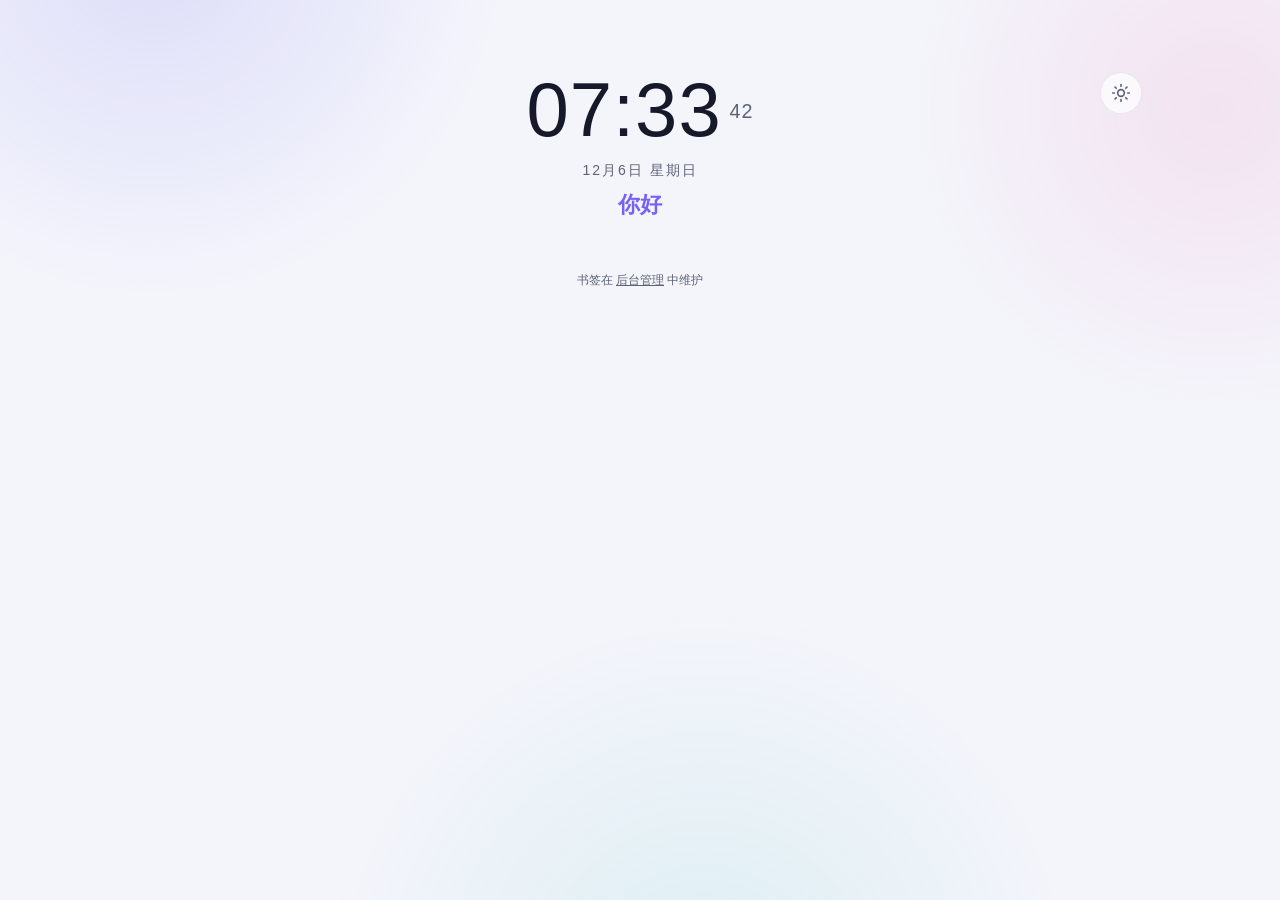
==== index.html @ 9324e6ea "初始提交：带登录后台的个人导航页 - server.py：Python 标准库单文件后端（静态托管 + 书签 API + 登录会话） - 前台 index/app.js：时钟问候 + 卡片式书签，明暗" ====
<!DOCTYPE html>
<html lang="zh-CN">
<head>
  <meta charset="UTF-8" />
  <meta name="viewport" content="width=device-width, initial-scale=1.0" />
  <meta name="theme-color" media="(prefers-color-scheme: light)" content="#f4f5fb" />
  <meta name="theme-color" media="(prefers-color-scheme: dark)"  content="#0d0f17" />
  <title>Nav · 我的导航</title>
  <link rel="stylesheet" href="style.css" />
</head>
<body>
  <div class="page">
    <!-- 顶部：时钟 + 问候语 + 主题切换 -->
    <header class="hero">
      <button class="theme-toggle" id="themeToggle" title="切换明暗主题" aria-label="切换明暗主题">
        <svg class="icon-sun"  viewBox="0 0 24 24" fill="none" stroke="currentColor" stroke-width="2" stroke-linecap="round"><circle cx="12" cy="12" r="4"/><path d="M12 2v2M12 20v2M4.9 4.9l1.4 1.4M17.7 17.7l1.4 1.4M2 12h2M20 12h2M4.9 19.1l1.4-1.4M17.7 6.3l1.4-1.4"/></svg>
        <svg class="icon-moon" viewBox="0 0 24 24" fill="none" stroke="currentColor" stroke-width="2" stroke-linecap="round" stroke-linejoin="round"><path d="M21 12.8A9 9 0 1 1 11.2 3 7 7 0 0 0 21 12.8z"/></svg>
      </button>

      <div class="clock-time">
        <span id="time">--:--</span><span class="clock-sec" id="sec">--</span>
      </div>
      <div class="clock-date" id="date"></div>
      <h1 class="greeting" id="greeting">你好</h1>
    </header>

    <!-- 书签分类（由 app.js 根据 config.js 渲染） -->
    <main id="categories" class="categories"></main>

    <footer class="footer">书签在 <a href="/admin">后台管理</a> 中维护</footer>
  </div>

  <script src="app.js"></script>
</body>
</html>
---- style.css ----
/* =========================================================
 *  Nav · 个人导航页 —— 样式
 *  主题色、圆角、阴影等设计变量集中在 :root 中，改一处全局生效
 * ========================================================= */

/* ---------- 设计变量 ---------- */
:root {
  color-scheme: light dark;

  --bg: #f4f5fb;
  --surface: rgba(255, 255, 255, 0.72);
  --surface-strong: rgba(255, 255, 255, 0.95);
  --border: rgba(23, 26, 40, 0.08);
  --text: #16192a;
  --text-2: #5d6376;

  --accent: #6366f1;          /* 靛蓝 */
  --accent-2: #8b5cf6;        /* 紫 */
  --accent-ring: rgba(99, 102, 241, 0.18);

  --shadow: 0 1px 2px rgba(20, 24, 40, 0.04), 0 6px 20px rgba(20, 24, 40, 0.06);
  --shadow-lg: 0 6px 16px rgba(20, 24, 40, 0.08), 0 18px 40px rgba(20, 24, 40, 0.13);
  --radius: 18px;
  --tile-tint: rgba(99, 102, 241, 0.09);
}

[data-theme="dark"] {
  --bg: #0d0f17;
  --surface: rgba(255, 255, 255, 0.055);
  --surface-strong: rgba(255, 255, 255, 0.1);
  --border: rgba(255, 255, 255, 0.09);
  --text: #e8eaf2;
  --text-2: #949aad;
  --tile-tint: rgba(255, 255, 255, 0.07);
  --shadow: 0 1px 2px rgba(0, 0, 0, 0.3), 0 6px 20px rgba(0, 0, 0, 0.25);
  --shadow-lg: 0 6px 16px rgba(0, 0, 0, 0.35), 0 18px 44px rgba(0, 0, 0, 0.45);
}

/* ---------- 基础 ---------- */
* { box-sizing: border-box; }

body {
  margin: 0;
  font-family: -apple-system, BlinkMacSystemFont, "Segoe UI", "PingFang SC",
    "Hiragino Sans GB", "Microsoft YaHei", sans-serif;
  color: var(--text);
  background: var(--bg);
  min-height: 100vh;
  -webkit-font-smoothing: antialiased;
}

/* 柔和的渐变光斑背景（纯 CSS，无图片） */
body::before {
  content: "";
  position: fixed;
  inset: 0;
  z-index: -1;
  background:
    radial-gradient(42vw 42vw at 12% -6%, rgba(99, 102, 241, 0.16), transparent 65%),
    radial-gradient(38vw 38vw at 95% 12%, rgba(236, 72, 153, 0.10), transparent 65%),
    radial-gradient(46vw 46vw at 55% 110%, rgba(20, 184, 166, 0.10), transparent 65%);
}

[data-theme="dark"] body::before { opacity: 0.55; }

.page {
  max-width: 1060px;
  margin: 0 auto;
  padding: clamp(36px, 8vh, 88px) 28px 40px;
}

::selection { background: rgba(99, 102, 241, 0.25); }

:focus-visible { outline: 2px solid var(--accent); outline-offset: 2px; border-radius: 6px; }

/* ---------- 顶部：时钟与问候 ---------- */
.hero { position: relative; text-align: center; animation: rise 0.6s ease both; }

.clock-time {
  font-size: clamp(52px, 8vw, 76px);
  font-weight: 200;
  line-height: 1;
  letter-spacing: 1px;
  font-variant-numeric: tabular-nums;
}

.clock-sec {
  font-size: 0.26em;
  font-weight: 400;
  color: var(--text-2);
  margin-left: 0.4em;
  vertical-align: 0.9em;
}

.clock-date { margin-top: 14px; font-size: 14px; color: var(--text-2); letter-spacing: 2px; }

.greeting {
  margin: 10px 0 0;
  font-size: 22px;
  font-weight: 600;
  letter-spacing: 0.5px;
  background: linear-gradient(92deg, var(--accent), var(--accent-2));
  -webkit-background-clip: text;
  background-clip: text;
  color: transparent;
}

/* 主题切换按钮（右上角） */
.theme-toggle {
  position: absolute;
  top: 0;
  right: 0;
  width: 42px;
  height: 42px;
  display: grid;
  place-items: center;
  font: inherit;
  color: var(--text-2);
  background: var(--surface);
  border: 1px solid var(--border);
  border-radius: 50%;
  cursor: pointer;
  backdrop-filter: blur(12px);
  -webkit-backdrop-filter: blur(12px);
  transition: transform 0.2s, color 0.2s, box-shadow 0.2s;
}
.theme-toggle:hover { color: var(--text); transform: rotate(15deg); box-shadow: var(--shadow); }
.theme-toggle svg { width: 20px; height: 20px; }
.icon-moon { display: none; }
[data-theme="dark"] .icon-sun { display: none; }
[data-theme="dark"] .icon-moon { display: block; }

/* ---------- 书签分类 ---------- */
.categories { margin-top: 26px; }

.category { animation: rise 0.6s ease both; }

.cat-head { display: flex; align-items: center; gap: 10px; margin: 34px 0 16px; }
.cat-icon { font-size: 17px; line-height: 1; }
.cat-head h2 { margin: 0; font-size: 15px; font-weight: 700; letter-spacing: 0.5px; }
.cat-count {
  font-size: 11px;
  color: var(--text-2);
  background: var(--tile-tint);
  border-radius: 999px;
  padding: 1px 8px;
}
.rule { flex: 1; height: 1px; background: var(--border); }

/* 卡片网格 */
.links {
  display: grid;
  grid-template-columns: repeat(auto-fill, minmax(102px, 1fr));
  gap: 14px;
}

.card {
  display: flex;
  flex-direction: column;
  align-items: center;
  padding: 18px 10px 14px;
  text-decoration: none;
  color: var(--text);
  background: var(--surface);
  border: 1px solid var(--border);
  border-radius: var(--radius);
  box-shadow: var(--shadow);
  backdrop-filter: blur(12px);
  -webkit-backdrop-filter: blur(12px);
  transition: transform 0.22s ease, box-shadow 0.22s ease, border-color 0.22s ease;
  animation: rise 0.5s ease both;
}
.card:hover {
  transform: translateY(-4px);
  box-shadow: var(--shadow-lg);
  border-color: rgba(99, 102, 241, 0.4);
}

/* 图标位：48px 方块，放 emoji / 网站图标 / 首字母 */
.icon-tile {
  display: grid;
  place-items: center;
  width: 48px;
  height: 48px;
  border-radius: 14px;
  background: var(--tile-tint);
  transition: transform 0.22s ease;
  overflow: hidden;
}
.card:hover .icon-tile { transform: scale(1.08); }
.icon-tile .emoji { font-size: 26px; line-height: 1; }
.icon-tile .favicon { width: 28px; height: 28px; }
.icon-tile .letter {
  width: 100%;
  height: 100%;
  display: grid;
  place-items: center;
  font-size: 19px;
  font-weight: 600;
  color: #fff;
}

.card-name {
  margin-top: 11px;
  font-size: 13px;
  font-weight: 600;
  max-width: 100%;
  white-space: nowrap;
  overflow: hidden;
  text-overflow: ellipsis;
}
.card-sub {
  margin-top: 3px;
  font-size: 11px;
  color: var(--text-2);
  max-width: 100%;
  white-space: nowrap;
  overflow: hidden;
  text-overflow: ellipsis;
}

/* 空状态 */
.empty {
  margin-top: 34px;
  padding: 40px 20px;
  text-align: center;
  font-size: 14px;
  color: var(--text-2);
  border: 1.5px dashed var(--border);
  border-radius: var(--radius);
}

/* ---------- 页脚 ---------- */
.footer {
  margin-top: 52px;
  text-align: center;
  font-size: 12px;
  color: var(--text-2);
}
.footer a { color: var(--text-2); }

/* ---------- 入场动画 ---------- */
@keyframes rise {
  from { opacity: 0; transform: translateY(14px); }
  to   { opacity: 1; transform: translateY(0); }
}

@media (prefers-reduced-motion: reduce) {
  *, *::before, *::after { animation: none !important; transition: none !important; }
}

/* ---------- 移动端 ---------- */
@media (max-width: 640px) {
  .page { padding: 32px 16px 32px; }
  .links { grid-template-columns: repeat(auto-fill, minmax(84px, 1fr)); gap: 10px; }
  .card { padding: 14px 6px 12px; }
  .card-sub { display: none; }
}

/* =========================================================
 *  后台管理页（/admin）
 * ========================================================= */
.admin { max-width: 880px; margin: 0 auto; padding: 44px 24px 90px; }

.admin input {
  font: inherit;
  font-size: 14px;
  color: var(--text);
  background: var(--surface-strong);
  border: 1px solid var(--border);
  border-radius: 10px;
  padding: 9px 12px;
  outline: none;
  transition: border-color 0.2s, box-shadow 0.2s;
}
.admin input:focus {
  border-color: rgba(99, 102, 241, 0.55);
  box-shadow: 0 0 0 3px var(--accent-ring);
}
.admin input::placeholder { color: var(--text-2); opacity: 0.6; }

/* 按钮 */
.btn {
  font: inherit;
  font-size: 14px;
  font-weight: 600;
  color: #fff;
  background: linear-gradient(135deg, var(--accent), var(--accent-2));
  border: none;
  border-radius: 10px;
  padding: 9px 18px;
  cursor: pointer;
  text-decoration: none;
  display: inline-block;
  transition: transform 0.15s, box-shadow 0.2s;
}
.btn:hover { transform: translateY(-1px); box-shadow: 0 4px 14px rgba(99, 102, 241, 0.4); }
.btn-ghost {
  color: var(--text);
  font-weight: 500;
  background: var(--surface-strong);
  border: 1px solid var(--border);
  box-shadow: none;
}
.btn-danger {
  font: inherit;
  font-size: 13px;
  color: #e5484d;
  background: transparent;
  border: 1px solid rgba(229, 72, 77, 0.35);
  border-radius: 8px;
  padding: 5px 10px;
  cursor: pointer;
  transition: background 0.2s;
}
.btn-danger:hover { background: rgba(229, 72, 77, 0.08); }

/* 登录卡片 */
.admin-login {
  display: flex;
  flex-direction: column;
  gap: 14px;
  width: min(360px, 100%);
  margin: 16vh auto 0;
  padding: 36px 32px;
  background: var(--surface);
  border: 1px solid var(--border);
  border-radius: var(--radius);
  box-shadow: var(--shadow);
  backdrop-filter: blur(14px);
  -webkit-backdrop-filter: blur(14px);
  animation: rise 0.5s ease both;
}
.admin-login h1 { margin: 0 0 6px; font-size: 20px; text-align: center; }
.admin-login .btn { width: 100%; }
.admin-back { text-align: center; font-size: 12px; color: var(--text-2); }

.admin-msg { font-size: 13px; color: var(--text-2); min-height: 18px; margin: 0; }
.admin-msg.err { color: #e5484d; }

/* 编辑器顶栏与全局设置 */
.admin-top {
  display: flex;
  align-items: center;
  justify-content: space-between;
  gap: 12px;
  flex-wrap: wrap;
  margin-bottom: 22px;
}
.admin-top h1 { margin: 0; font-size: 22px; }
.admin-actions { display: flex; align-items: center; gap: 10px; }

.admin-meta {
  display: flex;
  gap: 14px;
  flex-wrap: wrap;
  margin-bottom: 26px;
  padding: 16px 18px;
  background: var(--surface);
  border: 1px solid var(--border);
  border-radius: var(--radius);
  backdrop-filter: blur(12px);
  -webkit-backdrop-filter: blur(12px);
}
.admin-meta label {
  display: flex;
  align-items: center;
  gap: 10px;
  flex: 1;
  min-width: 250px;
  font-size: 13px;
  color: var(--text-2);
}
.admin-meta input { flex: 1; }

/* 分类卡片与链接行 */
.admin-cat {
  margin-bottom: 22px;
  padding: 18px;
  background: var(--surface);
  border: 1px solid var(--border);
  border-radius: var(--radius);
  backdrop-filter: blur(12px);
  -webkit-backdrop-filter: blur(12px);
}
.admin-cat-head { display: flex; gap: 10px; margin-bottom: 14px; }
.admin-cat-head .cat-icon-input { width: 64px; text-align: center; }
.admin-cat-head .cat-name-input { flex: 1; font-weight: 600; }

.admin-links { display: flex; flex-direction: column; gap: 8px; }
.admin-link {
  display: grid;
  grid-template-columns: 64px 1.1fr 2fr 1fr 42px;
  gap: 8px;
  align-items: center;
}
.admin-link .btn-danger { padding: 7px 0; }
.admin-link .cell-icon { text-align: center; }

.admin-add-link { margin-top: 12px; }
.admin-add-cat { width: 100%; padding: 14px; }

@media (max-width: 720px) {
  .admin { padding: 28px 16px 60px; }
  .admin-link { grid-template-columns: 56px 1fr 42px; }
  .admin-link .cell-url { grid-column: 1 / 3; }
  .admin-link .cell-desc { grid-column: 1 / 3; }
}
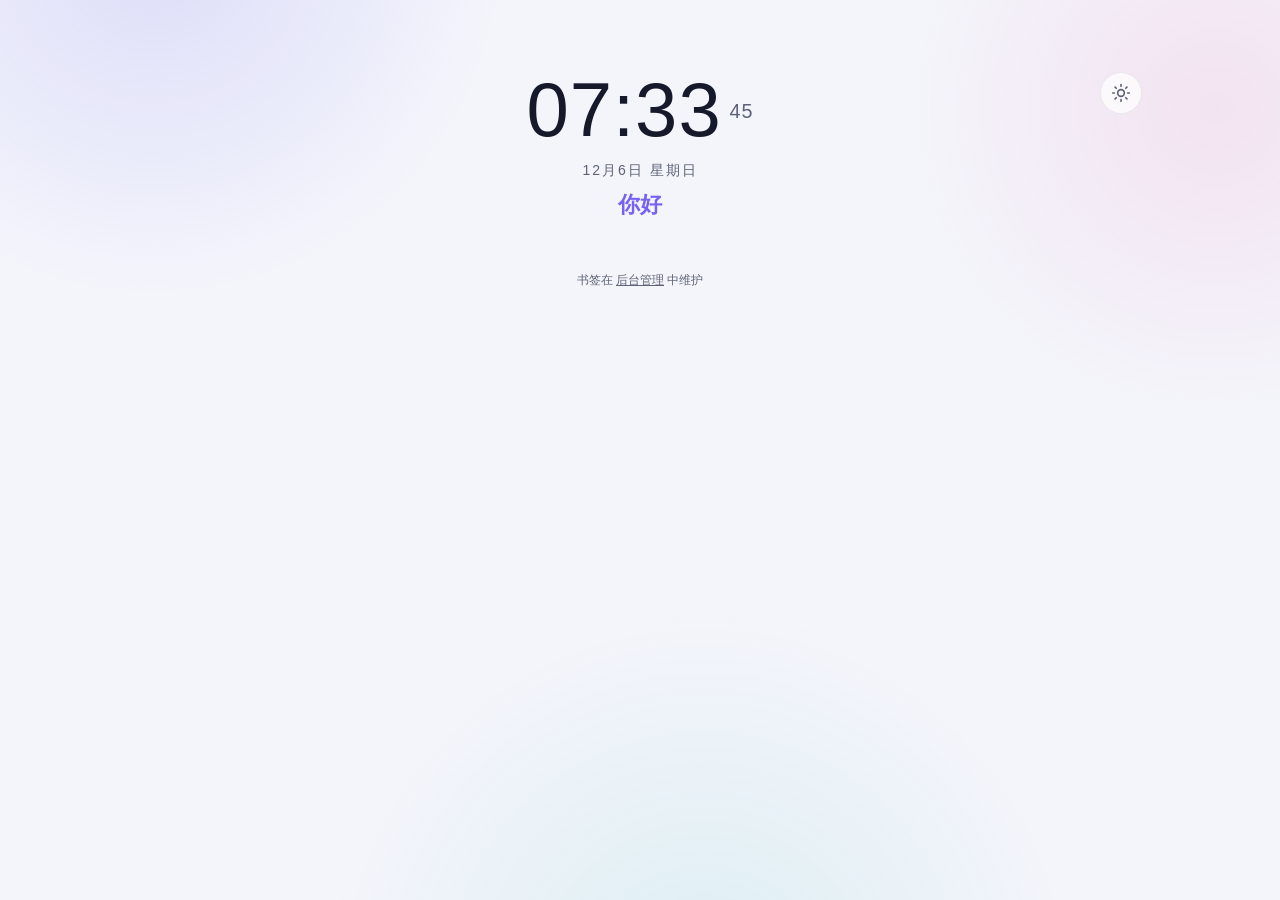
==== commit 3c3cf41e: "修复缓存与数据可靠性问题 - 所有响应加 Cache-Control: no-cache，静态资源引用加 ?v=2：   修复浏览器用旧缓存导致页面空白/数据不更新的问题 - app.js 的 boo" ====
--- a/index.html
+++ b/index.html
@@ -6,7 +6,7 @@
   <meta name="theme-color" media="(prefers-color-scheme: light)" content="#f4f5fb" />
   <meta name="theme-color" media="(prefers-color-scheme: dark)"  content="#0d0f17" />
   <title>Nav · 我的导航</title>
-  <link rel="stylesheet" href="style.css" />
+  <link rel="stylesheet" href="style.css?v=2" />
 </head>
 <body>
   <div class="page">
@@ -30,6 +30,6 @@
     <footer class="footer">书签在 <a href="/admin">后台管理</a> 中维护</footer>
   </div>
 
-  <script src="app.js"></script>
+  <script src="app.js?v=2"></script>
 </body>
 </html>
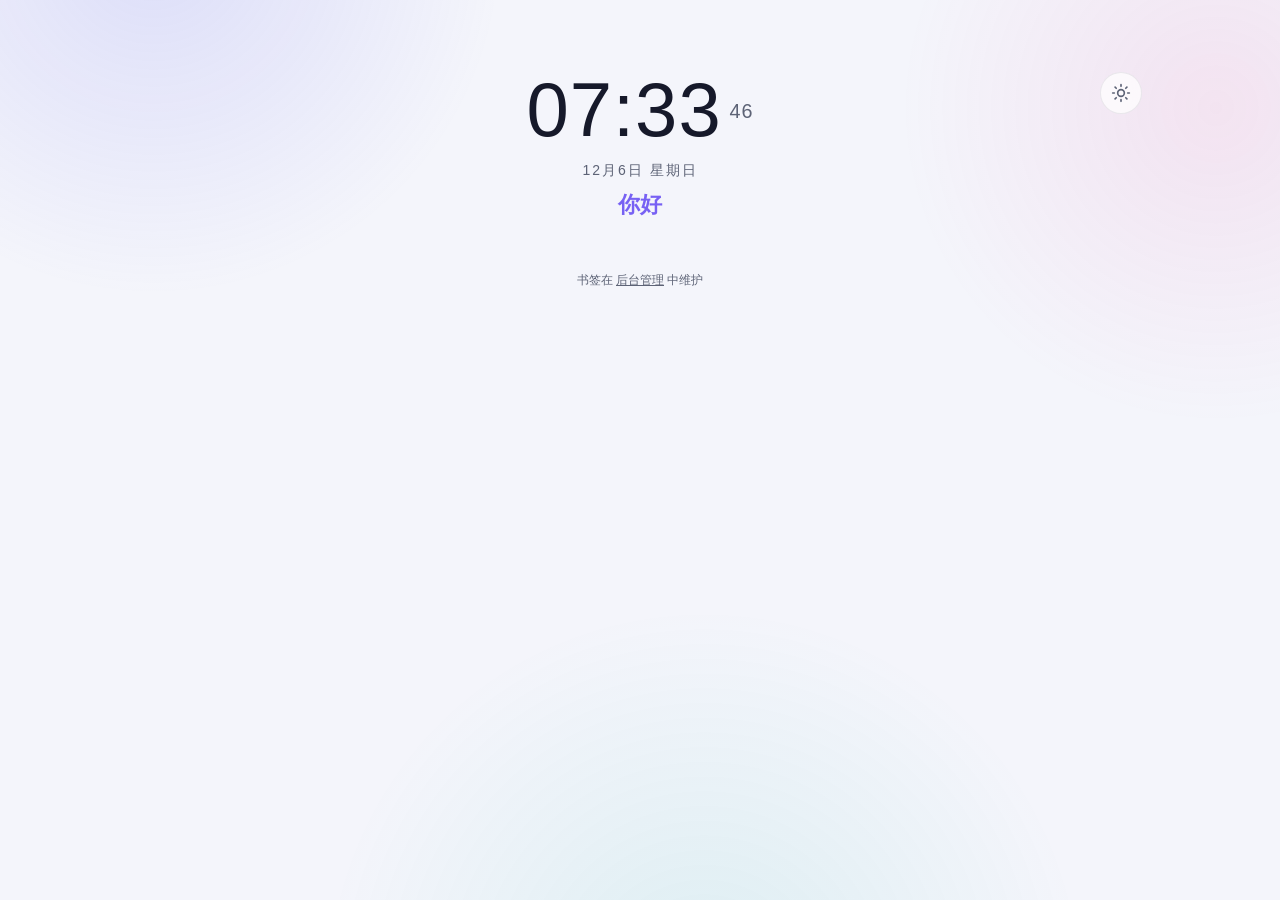
==== commit f4b9fc84: "boot 超时改为手动 AbortController（全浏览器兼容），错误提示更明确" ====
--- a/index.html
+++ b/index.html
@@ -6,7 +6,7 @@
   <meta name="theme-color" media="(prefers-color-scheme: light)" content="#f4f5fb" />
   <meta name="theme-color" media="(prefers-color-scheme: dark)"  content="#0d0f17" />
   <title>Nav · 我的导航</title>
-  <link rel="stylesheet" href="style.css?v=2" />
+  <link rel="stylesheet" href="style.css?v=3" />
 </head>
 <body>
   <div class="page">
@@ -30,6 +30,6 @@
     <footer class="footer">书签在 <a href="/admin">后台管理</a> 中维护</footer>
   </div>
 
-  <script src="app.js?v=2"></script>
+  <script src="app.js?v=3"></script>
 </body>
 </html>
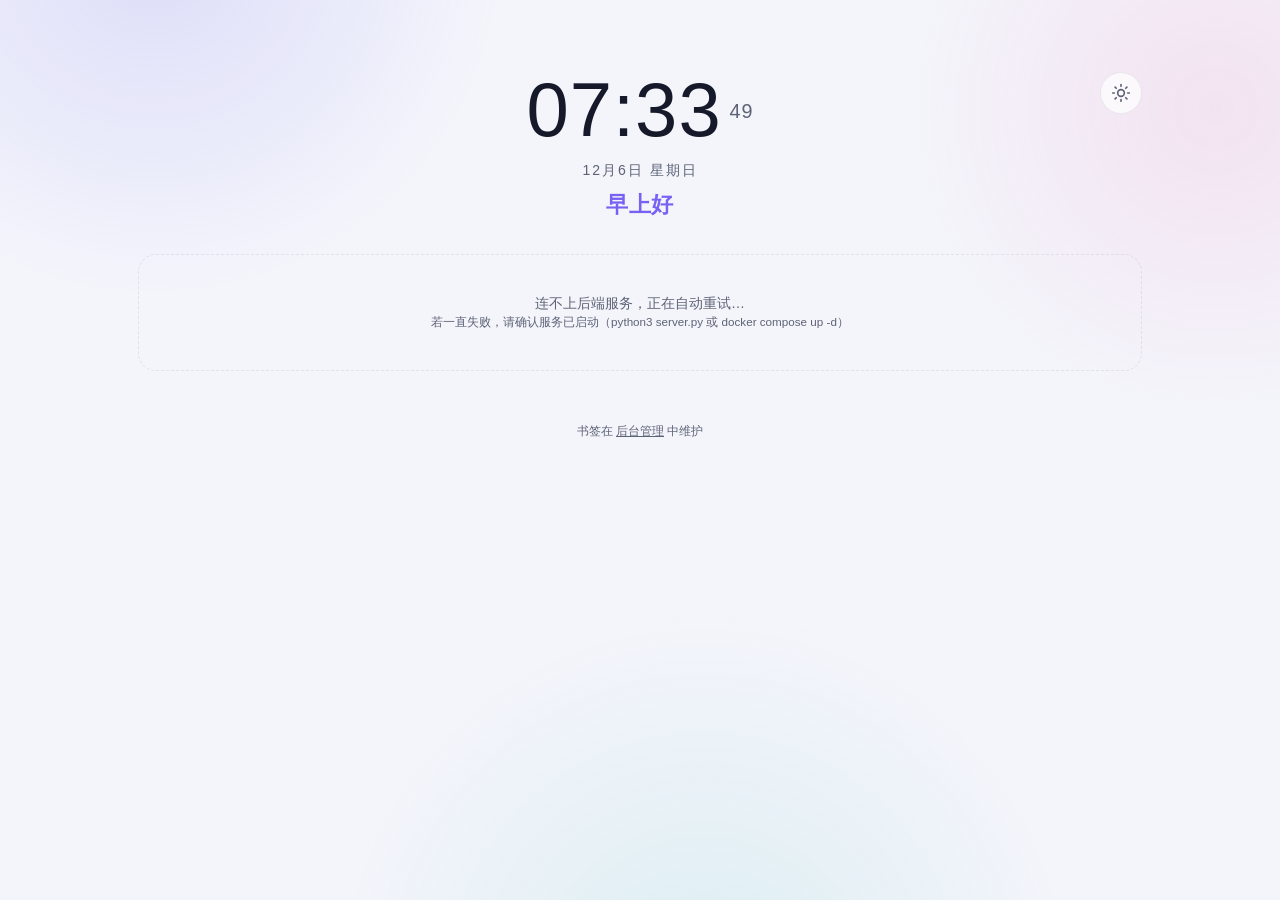
==== commit 0164facb: "修复 STATE 暂时性死区导致首页白屏的严重 bug tick() 在文件前部即被调用，而它引用的 let STATE 声明在文件底部， 页面加载瞬间抛 ReferenceError 使整个脚本崩溃" ====
--- a/index.html
+++ b/index.html
@@ -6,7 +6,7 @@
   <meta name="theme-color" media="(prefers-color-scheme: light)" content="#f4f5fb" />
   <meta name="theme-color" media="(prefers-color-scheme: dark)"  content="#0d0f17" />
   <title>Nav · 我的导航</title>
-  <link rel="stylesheet" href="style.css?v=3" />
+  <link rel="stylesheet" href="style.css?v=4" />
 </head>
 <body>
   <div class="page">
@@ -30,6 +30,6 @@
     <footer class="footer">书签在 <a href="/admin">后台管理</a> 中维护</footer>
   </div>
 
-  <script src="app.js?v=3"></script>
+  <script src="app.js?v=4"></script>
 </body>
 </html>
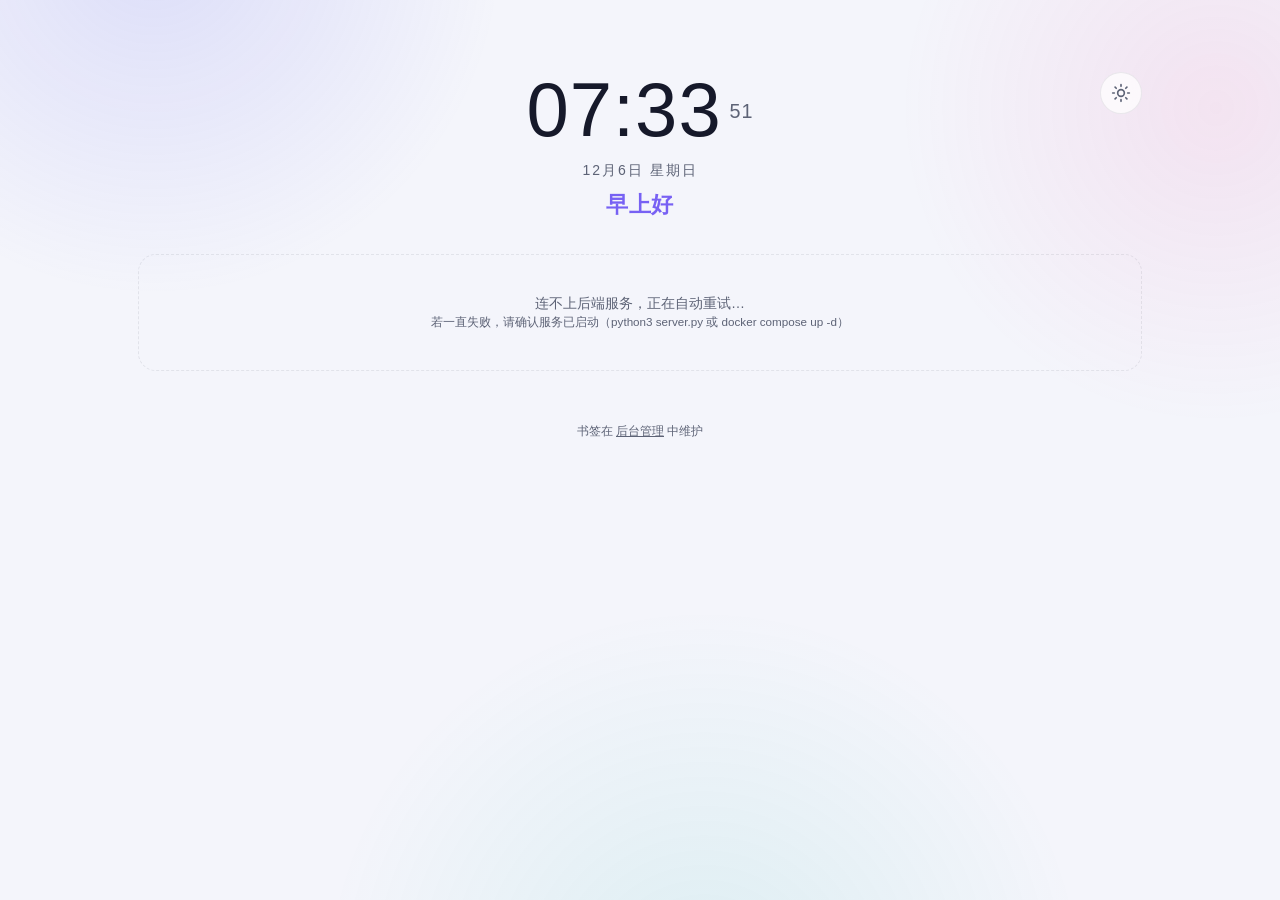
==== commit 2fda1039: "图标自动解析：后端 /api/icon 代理 + 缓存 - icon 字段留空时前端请求 /api/icon?host=域名:端口（端口也带上，   区分同一域名不同端口的多个服务） - 后端解析链：" ====
--- a/index.html
+++ b/index.html
@@ -6,7 +6,7 @@
   <meta name="theme-color" media="(prefers-color-scheme: light)" content="#f4f5fb" />
   <meta name="theme-color" media="(prefers-color-scheme: dark)"  content="#0d0f17" />
   <title>Nav · 我的导航</title>
-  <link rel="stylesheet" href="style.css?v=4" />
+  <link rel="stylesheet" href="style.css?v=5" />
 </head>
 <body>
   <div class="page">
@@ -30,6 +30,6 @@
     <footer class="footer">书签在 <a href="/admin">后台管理</a> 中维护</footer>
   </div>
 
-  <script src="app.js?v=4"></script>
+  <script src="app.js?v=5"></script>
 </body>
 </html>
